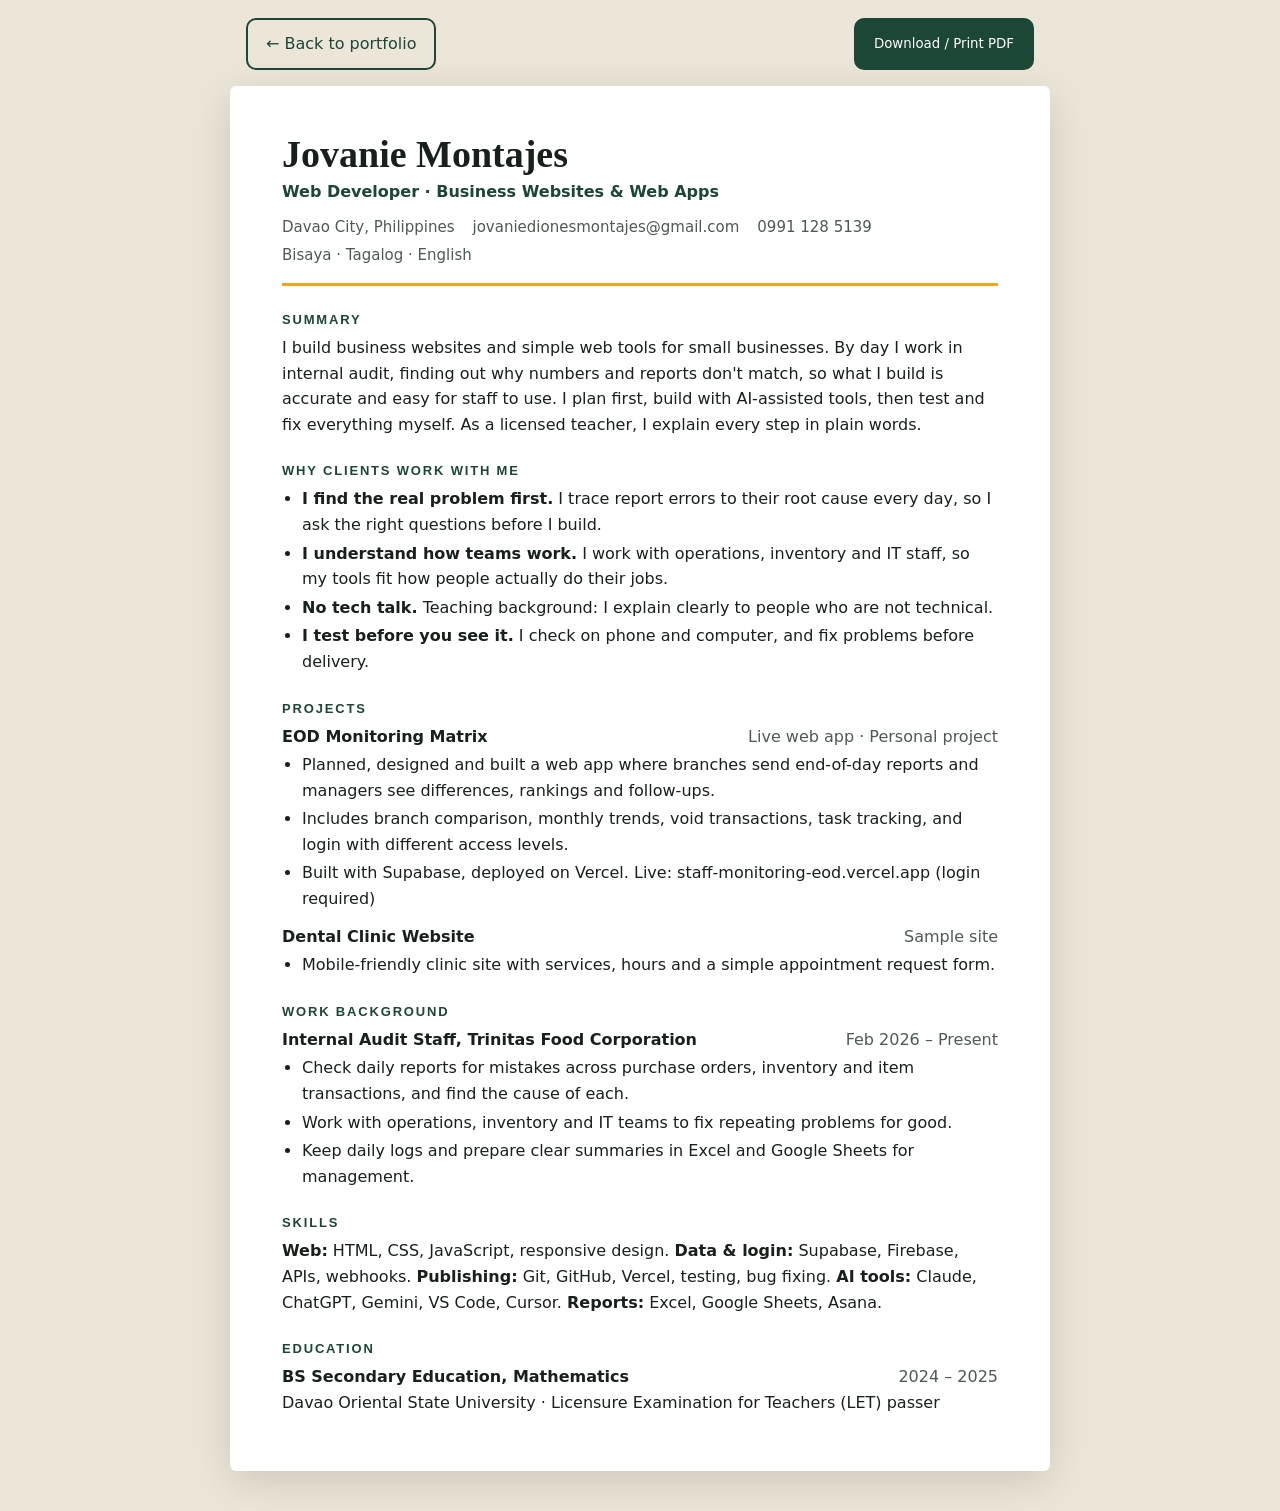
==== resume.html @ 5808f647 "Add files via upload" ====
<!doctype html>
<html lang="en">
<head>
<meta charset="utf-8">
<meta name="viewport" content="width=device-width, initial-scale=1">
<title>Resume — Jovanie Montajes</title>
<link rel="icon" href="assets/favicon.svg" type="image/svg+xml">
<style>
:root{--ink:#17201b;--muted:#4d5a52;--forest:#1c4636;--mango:#f0a31b;--line:#17201b24}
*{box-sizing:border-box}body{margin:0;background:#ece6d8;color:var(--ink);font:16px/1.6 Manrope,system-ui,Arial,sans-serif}
.bar{display:flex;justify-content:space-between;gap:12px;flex-wrap:wrap;max-width:820px;margin:18px auto 0;padding:0 16px}
.bar a,.bar button{font:700 15px inherit;font-family:inherit;padding:11px 18px;border-radius:10px;border:2px solid var(--forest);background:var(--forest);color:#fff;text-decoration:none;cursor:pointer}
.bar a{background:transparent;color:var(--forest)}
.page{max-width:820px;margin:16px auto 40px;background:#fff;padding:48px 52px;border-radius:6px;box-shadow:0 10px 40px #0002}
h1{font:700 38px/1.1 Fraunces,Georgia,serif;margin:0}
.role{color:var(--forest);font-weight:800;margin:4px 0 10px}
.contact{display:flex;flex-wrap:wrap;gap:4px 18px;color:var(--muted);font-size:15px;padding-bottom:16px;border-bottom:3px solid var(--mango)}
h2{font:800 13px Manrope,sans-serif;letter-spacing:.14em;text-transform:uppercase;color:var(--forest);margin:26px 0 8px}
p{margin:0 0 8px}ul{margin:0;padding-left:20px}li{margin:3px 0}
.row{display:flex;justify-content:space-between;gap:12px;flex-wrap:wrap;font-weight:800}.row span{font-weight:500;color:var(--muted)}
@media(max-width:600px){.page{padding:28px 22px}}
@media print{body{background:#fff;font-size:13px;line-height:1.5}h2{margin:16px 0 6px}h1{font-size:32px}.bar{display:none}.page{margin:0;box-shadow:none;padding:0;max-width:none}@page{margin:12mm}}
</style>
</head>
<body>
<div class="bar"><a href="index.html">← Back to portfolio</a><button type="button" onclick="window.print()">Download / Print PDF</button></div>
<main class="page">
  <h1>Jovanie Montajes</h1>
  <p class="role">Web Developer · Business Websites &amp; Web Apps</p>
  <div class="contact"><span>Davao City, Philippines</span><span>jovaniedionesmontajes@gmail.com</span><span>0991 128 5139</span><span>Bisaya · Tagalog · English</span></div>

  <h2>Summary</h2>
  <p>I build business websites and simple web tools for small businesses. By day I work in internal audit, finding out why numbers and reports don't match, so what I build is accurate and easy for staff to use. I plan first, build with AI-assisted tools, then test and fix everything myself. As a licensed teacher, I explain every step in plain words.</p>

  <h2>Why clients work with me</h2>
  <ul>
    <li><strong>I find the real problem first.</strong> I trace report errors to their root cause every day, so I ask the right questions before I build.</li>
    <li><strong>I understand how teams work.</strong> I work with operations, inventory and IT staff, so my tools fit how people actually do their jobs.</li>
    <li><strong>No tech talk.</strong> Teaching background: I explain clearly to people who are not technical.</li>
    <li><strong>I test before you see it.</strong> I check on phone and computer, and fix problems before delivery.</li>
  </ul>

  <h2>Projects</h2>
  <div class="row">EOD Monitoring Matrix <span>Live web app · Personal project</span></div>
  <ul>
    <li>Planned, designed and built a web app where branches send end-of-day reports and managers see differences, rankings and follow-ups.</li>
    <li>Includes branch comparison, monthly trends, void transactions, task tracking, and login with different access levels.</li>
    <li>Built with Supabase, deployed on Vercel. Live: staff-monitoring-eod.vercel.app (login required)</li>
  </ul>
  <div class="row" style="margin-top:12px">Dental Clinic Website <span>Sample site</span></div>
  <ul><li>Mobile-friendly clinic site with services, hours and a simple appointment request form.</li></ul>

  <h2>Work background</h2>
  <div class="row">Internal Audit Staff, Trinitas Food Corporation <span>Feb 2026 – Present</span></div>
  <ul>
    <li>Check daily reports for mistakes across purchase orders, inventory and item transactions, and find the cause of each.</li>
    <li>Work with operations, inventory and IT teams to fix repeating problems for good.</li>
    <li>Keep daily logs and prepare clear summaries in Excel and Google Sheets for management.</li>
  </ul>

  <h2>Skills</h2>
  <p><strong>Web:</strong> HTML, CSS, JavaScript, responsive design. <strong>Data &amp; login:</strong> Supabase, Firebase, APIs, webhooks. <strong>Publishing:</strong> Git, GitHub, Vercel, testing, bug fixing. <strong>AI tools:</strong> Claude, ChatGPT, Gemini, VS Code, Cursor. <strong>Reports:</strong> Excel, Google Sheets, Asana.</p>

  <h2>Education</h2>
  <div class="row">BS Secondary Education, Mathematics <span>2024 – 2025</span></div>
  <p>Davao Oriental State University · Licensure Examination for Teachers (LET) passer</p>
</main>
</body>
</html>
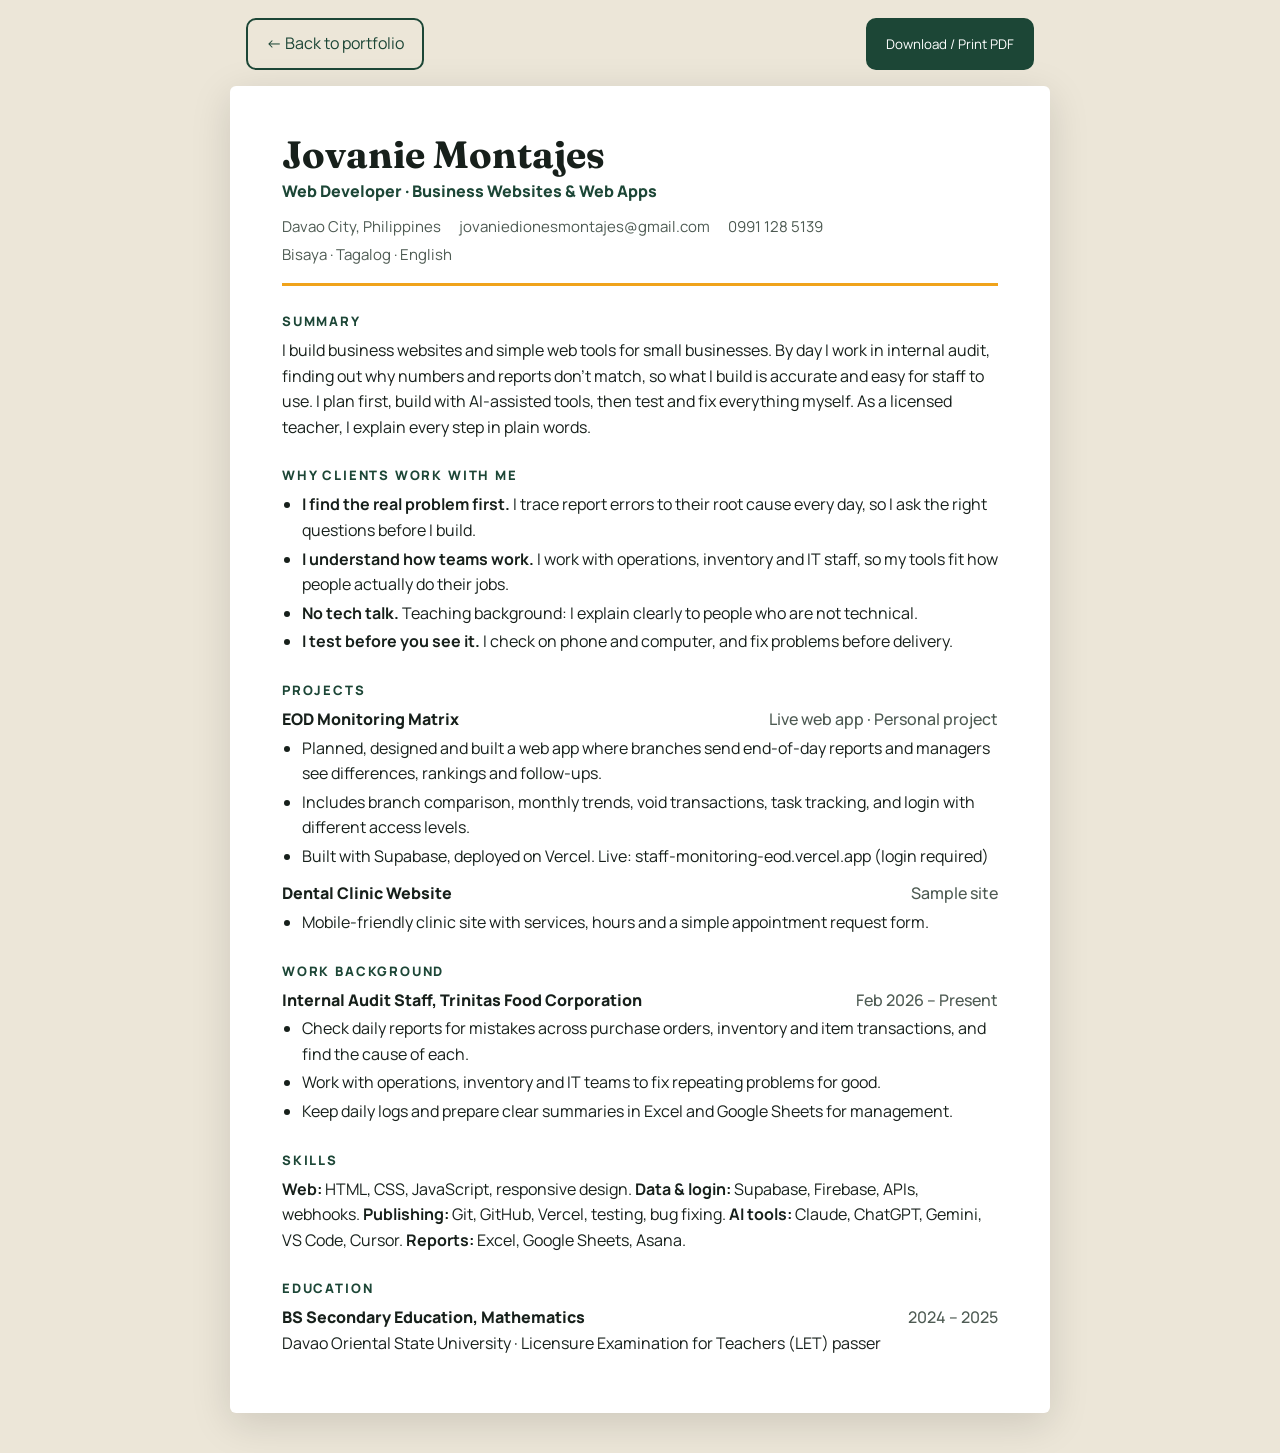
==== commit 5c932d62: "Add files via upload" ====
--- a/resume.html
+++ b/resume.html
@@ -3,8 +3,10 @@
 <head>
 <meta charset="utf-8">
 <meta name="viewport" content="width=device-width, initial-scale=1">
+<meta name="description" content="Resume of Jovanie Montajes, web developer in Davao City.">
 <title>Resume — Jovanie Montajes</title>
 <link rel="icon" href="assets/favicon.svg" type="image/svg+xml">
+<link href="https://fonts.googleapis.com/css2?family=Fraunces:opsz,wght@9..144,700&family=Manrope:wght@400;500;800&display=swap" rel="stylesheet">
 <style>
 :root{--ink:#17201b;--muted:#4d5a52;--forest:#1c4636;--mango:#f0a31b;--line:#17201b24}
 *{box-sizing:border-box}body{margin:0;background:#ece6d8;color:var(--ink);font:16px/1.6 Manrope,system-ui,Arial,sans-serif}
@@ -18,7 +20,10 @@
 h2{font:800 13px Manrope,sans-serif;letter-spacing:.14em;text-transform:uppercase;color:var(--forest);margin:26px 0 8px}
 p{margin:0 0 8px}ul{margin:0;padding-left:20px}li{margin:3px 0}
 .row{display:flex;justify-content:space-between;gap:12px;flex-wrap:wrap;font-weight:800}.row span{font-weight:500;color:var(--muted)}
-@media(max-width:600px){.page{padding:28px 22px}}
+.bar a:focus-visible,.bar button:focus-visible{outline:3px solid var(--mango);outline-offset:3px}
+ul,.row{break-inside:avoid}h2{break-after:avoid}
+.contact span{overflow-wrap:anywhere}
+@media(max-width:600px){.page{padding:28px 22px}h1{font-size:32px}}
 @media print{body{background:#fff;font-size:13px;line-height:1.5}h2{margin:16px 0 6px}h1{font-size:32px}.bar{display:none}.page{margin:0;box-shadow:none;padding:0;max-width:none}@page{margin:12mm}}
 </style>
 </head>
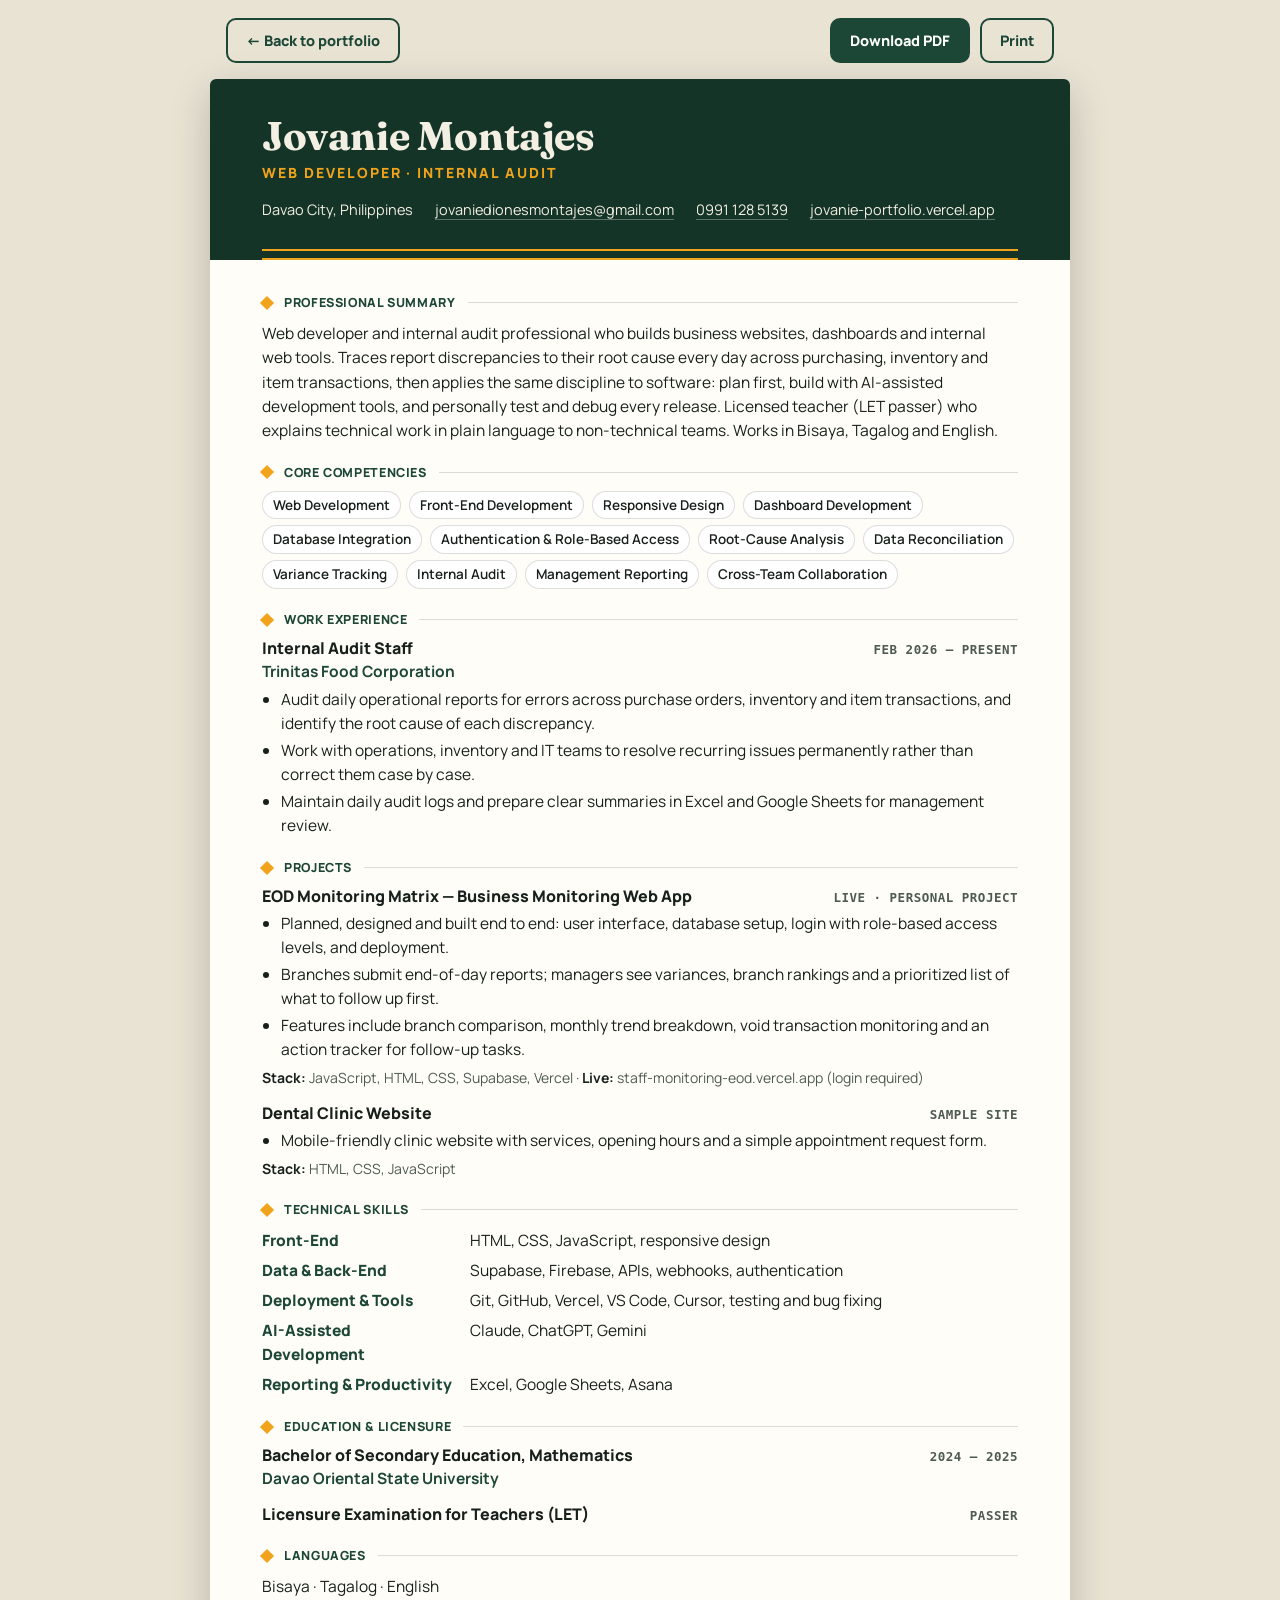
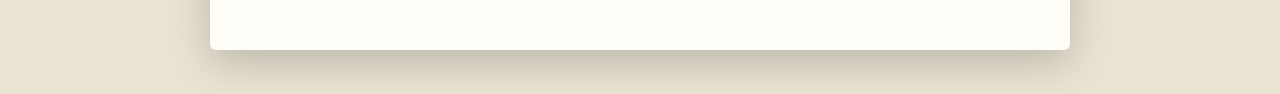
==== commit 3b628bcb: "Add files via upload" ====
--- a/resume.html
+++ b/resume.html
@@ -3,72 +3,161 @@
 <head>
 <meta charset="utf-8">
 <meta name="viewport" content="width=device-width, initial-scale=1">
-<meta name="description" content="Resume of Jovanie Montajes, web developer in Davao City.">
-<title>Resume — Jovanie Montajes</title>
+<title>Jovanie Montajes — Web Developer &amp; Internal Audit | Resume</title>
+<meta name="description" content="Resume of Jovanie Montajes, web developer and internal audit staff in Davao City, Philippines. HTML, CSS, JavaScript, Supabase, Vercel, root-cause analysis and reporting.">
+<meta name="robots" content="index,follow">
+<link rel="canonical" href="https://jovanie-portfolio.vercel.app/resume.html">
+<link rel="alternate" type="application/pdf" href="assets/Jovanie-Montajes-Resume.pdf" title="Resume (PDF)">
 <link rel="icon" href="assets/favicon.svg" type="image/svg+xml">
-<link href="https://fonts.googleapis.com/css2?family=Fraunces:opsz,wght@9..144,700&family=Manrope:wght@400;500;800&display=swap" rel="stylesheet">
+<meta property="og:type" content="profile">
+<meta property="og:title" content="Jovanie Montajes — Resume">
+<meta property="og:description" content="Web developer and internal audit staff in Davao City. Business websites, dashboards and internal web tools.">
+<meta property="og:url" content="https://jovanie-portfolio.vercel.app/resume.html">
+<meta property="og:image" content="https://jovanie-portfolio.vercel.app/assets/og-image.png">
+<link href="https://fonts.googleapis.com/css2?family=Fraunces:opsz,wght@9..144,700&family=Manrope:wght@400;500;700;800&display=swap" rel="stylesheet">
+<script type="application/ld+json">{"@context":"https://schema.org","@type":"Person","name":"Jovanie Montajes","jobTitle":"Web Developer","description":"Web developer and internal audit staff who builds business websites, dashboards and internal web tools.","email":"jovaniedionesmontajes@gmail.com","telephone":"+639911285139","url":"https://jovanie-portfolio.vercel.app/","address":{"@type":"PostalAddress","addressLocality":"Davao City","addressCountry":"PH"},"worksFor":{"@type":"Organization","name":"Trinitas Food Corporation"},"alumniOf":{"@type":"CollegeOrUniversity","name":"Davao Oriental State University"},"knowsLanguage":["Bisaya","Tagalog","English"],"knowsAbout":["Web development","HTML","CSS","JavaScript","Responsive design","Supabase","Firebase","REST APIs","Vercel","Git","Internal audit","Root-cause analysis","Data reconciliation","Excel","Google Sheets"]}</script>
 <style>
-:root{--ink:#17201b;--muted:#4d5a52;--forest:#1c4636;--mango:#f0a31b;--line:#17201b24}
-*{box-sizing:border-box}body{margin:0;background:#ece6d8;color:var(--ink);font:16px/1.6 Manrope,system-ui,Arial,sans-serif}
-.bar{display:flex;justify-content:space-between;gap:12px;flex-wrap:wrap;max-width:820px;margin:18px auto 0;padding:0 16px}
-.bar a,.bar button{font:700 15px inherit;font-family:inherit;padding:11px 18px;border-radius:10px;border:2px solid var(--forest);background:var(--forest);color:#fff;text-decoration:none;cursor:pointer}
-.bar a{background:transparent;color:var(--forest)}
-.page{max-width:820px;margin:16px auto 40px;background:#fff;padding:48px 52px;border-radius:6px;box-shadow:0 10px 40px #0002}
-h1{font:700 38px/1.1 Fraunces,Georgia,serif;margin:0}
-.role{color:var(--forest);font-weight:800;margin:4px 0 10px}
-.contact{display:flex;flex-wrap:wrap;gap:4px 18px;color:var(--muted);font-size:15px;padding-bottom:16px;border-bottom:3px solid var(--mango)}
-h2{font:800 13px Manrope,sans-serif;letter-spacing:.14em;text-transform:uppercase;color:var(--forest);margin:26px 0 8px}
-p{margin:0 0 8px}ul{margin:0;padding-left:20px}li{margin:3px 0}
-.row{display:flex;justify-content:space-between;gap:12px;flex-wrap:wrap;font-weight:800}.row span{font-weight:500;color:var(--muted)}
-.bar a:focus-visible,.bar button:focus-visible{outline:3px solid var(--mango);outline-offset:3px}
-ul,.row{break-inside:avoid}h2{break-after:avoid}
-.contact span{overflow-wrap:anywhere}
-@media(max-width:600px){.page{padding:28px 22px}h1{font-size:32px}}
-@media print{body{background:#fff;font-size:13px;line-height:1.5}h2{margin:16px 0 6px}h1{font-size:32px}.bar{display:none}.page{margin:0;box-shadow:none;padding:0;max-width:none}@page{margin:12mm}}
+:root{--ink:#17201b;--muted:#4d5a52;--forest:#143427;--forest2:#1c4636;--mango:#f0a31b;--paper:#fffdf8;--line:#17201b26;
+--sans:Manrope,Carlito,Calibri,Arial,sans-serif;--serif:Fraunces,"Crimson Text",Georgia,serif;--mono:ui-monospace,"DejaVu Sans Mono",Consolas,monospace}
+*{box-sizing:border-box}
+body{margin:0;background:#e9e3d4;color:var(--ink);font:15.5px/1.55 var(--sans);-webkit-print-color-adjust:exact;print-color-adjust:exact}
+.bar{display:flex;justify-content:space-between;gap:10px;flex-wrap:wrap;max-width:860px;margin:18px auto 0;padding:0 16px}
+.bar .grp{display:flex;gap:10px;flex-wrap:wrap}
+.bar a,.bar button{font:800 14.5px var(--sans);padding:11px 18px;border-radius:10px;border:2px solid var(--forest2);background:var(--forest2);color:#fff;text-decoration:none;cursor:pointer}
+.bar a.ghost,.bar button.ghost{background:transparent;color:var(--forest2)}
+.bar a:focus-visible,.bar button:focus-visible,.page a:focus-visible{outline:3px solid var(--mango);outline-offset:3px}
+.page{max-width:860px;margin:16px auto 44px;background:var(--paper);border-radius:6px;box-shadow:0 12px 40px #0003;overflow:hidden}
+/* header: ledger style — dark band, double rule */
+.head{background:var(--forest);color:#f3efe3;padding:36px 52px 26px;position:relative}
+.head::after{content:"";position:absolute;left:52px;right:52px;bottom:0;height:7px;border-top:2px solid var(--mango);border-bottom:2px solid var(--mango)}
+.head h1{font:700 40px/1.05 var(--serif);margin:0;letter-spacing:-.01em}
+.head .role{margin:6px 0 14px;font:800 14px var(--sans);letter-spacing:.14em;text-transform:uppercase;color:var(--mango)}
+.contact{display:flex;flex-wrap:wrap;gap:2px 22px;margin:0 0 10px;padding:0;list-style:none;font-size:14.5px}
+.contact a{color:inherit;text-decoration:none;border-bottom:1px solid #f3efe355}
+.body{padding:12px 52px 44px}
+section{margin-top:22px;break-inside:avoid-page}
+h2{display:flex;align-items:center;gap:12px;font:800 12.5px var(--sans);letter-spacing:.05em;text-transform:uppercase;color:var(--forest2);margin:0 0 10px}
+h2::before{content:"";width:10px;height:10px;background:var(--mango);transform:rotate(45deg);flex:none}
+h2::after{content:"";flex:1;height:1px;background:var(--line)}
+p{margin:0 0 8px}
+ul{margin:4px 0 0;padding-left:19px}li{margin:3px 0}
+.entry{margin-top:14px}.entry:first-of-type{margin-top:0}
+.line{display:flex;justify-content:space-between;align-items:baseline;gap:6px 16px;flex-wrap:wrap}
+h3{font:800 16px/1.3 var(--sans);margin:0}
+.when{font:600 12.5px var(--mono);letter-spacing:.04em;color:var(--muted);text-transform:uppercase;white-space:nowrap}
+.org{margin:0 0 2px;color:var(--forest2);font-weight:700}
+.stack{margin:6px 0 0;font-size:14px;color:var(--muted)}.stack b{color:var(--ink)}
+.kw{display:flex;flex-wrap:wrap;gap:6px 8px;margin:0;padding:0;list-style:none}
+.kw li{margin:0;padding:3px 10px;border:1px solid var(--line);border-radius:99px;font-size:13.5px;font-weight:600;background:#fff}
+dl.skills{display:grid;grid-template-columns:190px 1fr;gap:6px 18px;margin:0}
+dl.skills dt{font-weight:800;color:var(--forest2)}dl.skills dd{margin:0}
+@media(max-width:640px){.head{padding:28px 22px 22px}.head::after{left:22px;right:22px}.head h1{font-size:32px}.body{padding:8px 22px 32px}dl.skills{grid-template-columns:1fr;gap:0}dl.skills dd{margin-bottom:8px}}
+@media print{
+  @page{size:A4;margin:0}
+  body{background:#fff;font-size:11.4px;line-height:1.42}
+  .bar{display:none}
+  .page{margin:0;max-width:none;border-radius:0;box-shadow:none}
+  .head{padding:22px 14mm 18px}.head::after{left:14mm;right:14mm}.head h1{font-size:30px}.head .role{margin:4px 0 10px;font-size:11.5px}.contact{font-size:11.5px}
+  .body{padding:4px 14mm 10mm}
+  section{margin-top:12px}h2{font-size:10.5px;margin-bottom:6px}h3{font-size:13px}.when{font-size:10.5px}.stack{font-size:11px}.kw li{font-size:10.8px;padding:2px 8px}
+  .entry{margin-top:9px}ul{margin-top:2px}li{margin:2px 0}
+  dl.skills{grid-template-columns:150px 1fr;gap:3px 14px}
+  a{color:inherit;text-decoration:none}
+}
 </style>
 </head>
 <body>
-<div class="bar"><a href="index.html">← Back to portfolio</a><button type="button" onclick="window.print()">Download / Print PDF</button></div>
+<nav class="bar" aria-label="Resume actions">
+  <a class="ghost" href="index.html">← Back to portfolio</a>
+  <div class="grp">
+    <a href="assets/Jovanie-Montajes-Resume.pdf" download>Download PDF</a>
+    <button type="button" class="ghost" onclick="window.print()">Print</button>
+  </div>
+</nav>
+
 <main class="page">
-  <h1>Jovanie Montajes</h1>
-  <p class="role">Web Developer · Business Websites &amp; Web Apps</p>
-  <div class="contact"><span>Davao City, Philippines</span><span>jovaniedionesmontajes@gmail.com</span><span>0991 128 5139</span><span>Bisaya · Tagalog · English</span></div>
+  <header class="head">
+    <h1>Jovanie Montajes</h1>
+    <p class="role">Web Developer · Internal Audit</p>
+    <ul class="contact">
+      <li>Davao City, Philippines</li>
+      <li><a href="mailto:jovaniedionesmontajes@gmail.com">jovaniedionesmontajes@gmail.com</a></li>
+      <li><a href="tel:+639911285139">0991 128 5139</a></li>
+      <li><a href="https://jovanie-portfolio.vercel.app/">jovanie-portfolio.vercel.app</a></li>
+    </ul>
+  </header>
 
-  <h2>Summary</h2>
-  <p>I build business websites and simple web tools for small businesses. By day I work in internal audit, finding out why numbers and reports don't match, so what I build is accurate and easy for staff to use. I plan first, build with AI-assisted tools, then test and fix everything myself. As a licensed teacher, I explain every step in plain words.</p>
+  <div class="body">
+    <section aria-labelledby="h-summary">
+      <h2 id="h-summary">Professional Summary</h2>
+      <p>Web developer and internal audit professional who builds business websites, dashboards and internal web tools. Traces report discrepancies to their root cause every day across purchasing, inventory and item transactions, then applies the same discipline to software: plan first, build with AI-assisted development tools, and personally test and debug every release. Licensed teacher (LET passer) who explains technical work in plain language to non-technical teams. Works in Bisaya, Tagalog and English.</p>
+    </section>
 
-  <h2>Why clients work with me</h2>
-  <ul>
-    <li><strong>I find the real problem first.</strong> I trace report errors to their root cause every day, so I ask the right questions before I build.</li>
-    <li><strong>I understand how teams work.</strong> I work with operations, inventory and IT staff, so my tools fit how people actually do their jobs.</li>
-    <li><strong>No tech talk.</strong> Teaching background: I explain clearly to people who are not technical.</li>
-    <li><strong>I test before you see it.</strong> I check on phone and computer, and fix problems before delivery.</li>
-  </ul>
+    <section aria-labelledby="h-core">
+      <h2 id="h-core">Core Competencies</h2>
+      <ul class="kw">
+        <li>Web Development</li><li>Front-End Development</li><li>Responsive Design</li><li>Dashboard Development</li><li>Database Integration</li><li>Authentication &amp; Role-Based Access</li><li>Root-Cause Analysis</li><li>Data Reconciliation</li><li>Variance Tracking</li><li>Internal Audit</li><li>Management Reporting</li><li>Cross-Team Collaboration</li>
+      </ul>
+    </section>
 
-  <h2>Projects</h2>
-  <div class="row">EOD Monitoring Matrix <span>Live web app · Personal project</span></div>
-  <ul>
-    <li>Planned, designed and built a web app where branches send end-of-day reports and managers see differences, rankings and follow-ups.</li>
-    <li>Includes branch comparison, monthly trends, void transactions, task tracking, and login with different access levels.</li>
-    <li>Built with Supabase, deployed on Vercel. Live: staff-monitoring-eod.vercel.app (login required)</li>
-  </ul>
-  <div class="row" style="margin-top:12px">Dental Clinic Website <span>Sample site</span></div>
-  <ul><li>Mobile-friendly clinic site with services, hours and a simple appointment request form.</li></ul>
+    <section aria-labelledby="h-exp">
+      <h2 id="h-exp">Work Experience</h2>
+      <article class="entry">
+        <div class="line"><h3>Internal Audit Staff</h3><span class="when"><time datetime="2026-02">Feb 2026</time> – Present</span></div>
+        <p class="org">Trinitas Food Corporation</p>
+        <ul>
+          <li>Audit daily operational reports for errors across purchase orders, inventory and item transactions, and identify the root cause of each discrepancy.</li>
+          <li>Work with operations, inventory and IT teams to resolve recurring issues permanently rather than correct them case by case.</li>
+          <li>Maintain daily audit logs and prepare clear summaries in Excel and Google Sheets for management review.</li>
+        </ul>
+      </article>
+    </section>
 
-  <h2>Work background</h2>
-  <div class="row">Internal Audit Staff, Trinitas Food Corporation <span>Feb 2026 – Present</span></div>
-  <ul>
-    <li>Check daily reports for mistakes across purchase orders, inventory and item transactions, and find the cause of each.</li>
-    <li>Work with operations, inventory and IT teams to fix repeating problems for good.</li>
-    <li>Keep daily logs and prepare clear summaries in Excel and Google Sheets for management.</li>
-  </ul>
+    <section aria-labelledby="h-proj">
+      <h2 id="h-proj">Projects</h2>
+      <article class="entry">
+        <div class="line"><h3>EOD Monitoring Matrix — Business Monitoring Web App</h3><span class="when">Live · Personal project</span></div>
+        <ul>
+          <li>Planned, designed and built end to end: user interface, database setup, login with role-based access levels, and deployment.</li>
+          <li>Branches submit end-of-day reports; managers see variances, branch rankings and a prioritized list of what to follow up first.</li>
+          <li>Features include branch comparison, monthly trend breakdown, void transaction monitoring and an action tracker for follow-up tasks.</li>
+        </ul>
+        <p class="stack"><b>Stack:</b> JavaScript, HTML, CSS, Supabase, Vercel · <b>Live:</b> staff-monitoring-eod.vercel.app (login required)</p>
+      </article>
+      <article class="entry">
+        <div class="line"><h3>Dental Clinic Website</h3><span class="when">Sample site</span></div>
+        <ul><li>Mobile-friendly clinic website with services, opening hours and a simple appointment request form.</li></ul>
+        <p class="stack"><b>Stack:</b> HTML, CSS, JavaScript</p>
+      </article>
+    </section>
 
-  <h2>Skills</h2>
-  <p><strong>Web:</strong> HTML, CSS, JavaScript, responsive design. <strong>Data &amp; login:</strong> Supabase, Firebase, APIs, webhooks. <strong>Publishing:</strong> Git, GitHub, Vercel, testing, bug fixing. <strong>AI tools:</strong> Claude, ChatGPT, Gemini, VS Code, Cursor. <strong>Reports:</strong> Excel, Google Sheets, Asana.</p>
+    <section aria-labelledby="h-skills">
+      <h2 id="h-skills">Technical Skills</h2>
+      <dl class="skills">
+        <dt>Front-End</dt><dd>HTML, CSS, JavaScript, responsive design</dd>
+        <dt>Data &amp; Back-End</dt><dd>Supabase, Firebase, APIs, webhooks, authentication</dd>
+        <dt>Deployment &amp; Tools</dt><dd>Git, GitHub, Vercel, VS Code, Cursor, testing and bug fixing</dd>
+        <dt>AI-Assisted Development</dt><dd>Claude, ChatGPT, Gemini</dd>
+        <dt>Reporting &amp; Productivity</dt><dd>Excel, Google Sheets, Asana</dd>
+      </dl>
+    </section>
 
-  <h2>Education</h2>
-  <div class="row">BS Secondary Education, Mathematics <span>2024 – 2025</span></div>
-  <p>Davao Oriental State University · Licensure Examination for Teachers (LET) passer</p>
+    <section aria-labelledby="h-edu">
+      <h2 id="h-edu">Education &amp; Licensure</h2>
+      <article class="entry">
+        <div class="line"><h3>Bachelor of Secondary Education, Mathematics</h3><span class="when">2024 – 2025</span></div>
+        <p class="org">Davao Oriental State University</p>
+      </article>
+      <article class="entry">
+        <div class="line"><h3>Licensure Examination for Teachers (LET)</h3><span class="when">Passer</span></div>
+      </article>
+    </section>
+
+    <section aria-labelledby="h-lang">
+      <h2 id="h-lang">Languages</h2>
+      <p>Bisaya · Tagalog · English</p>
+    </section>
+  </div>
 </main>
 </body>
 </html>
